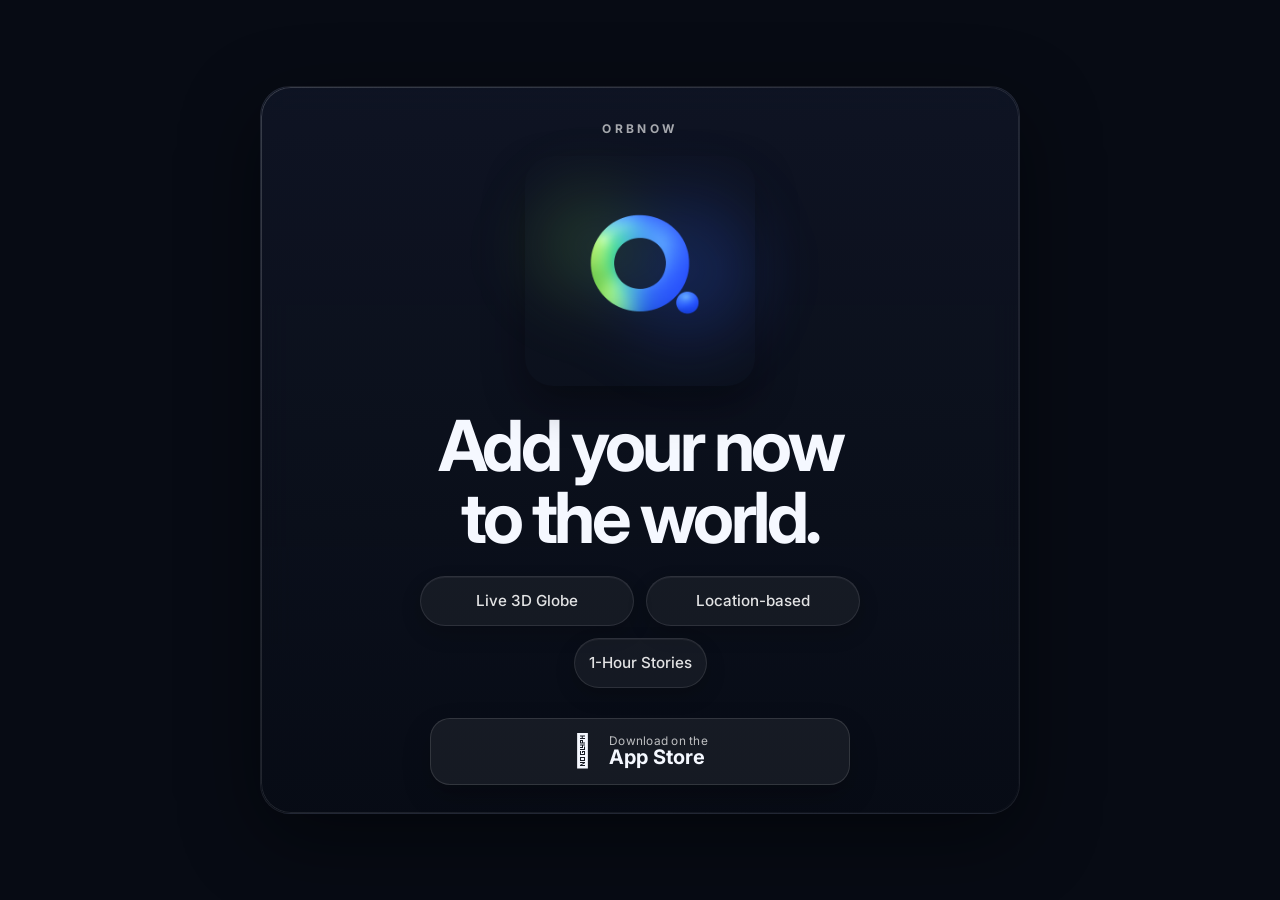
==== index.html @ 27648921 "Update index.html" ====
<!DOCTYPE html>
<html lang="en">
<head>
  <meta charset="UTF-8" />
  <meta name="viewport" content="width=device-width, initial-scale=1.0" />
  <title>Orbnow — Add your now to the world.</title>
  <meta name="description" content="Add your now to the world." />
  <meta name="theme-color" content="#070b14" />
  <meta property="og:title" content="Orbnow" />
  <meta property="og:description" content="Add your now to the world." />
  <meta property="og:type" content="website" />
  <meta property="og:image" content="assets/orbnow-logo.jpg" />
  <link rel="preconnect" href="https://fonts.googleapis.com">
  <link rel="preconnect" href="https://fonts.gstatic.com" crossorigin>
  <link href="https://fonts.googleapis.com/css2?family=Inter:wght@400;500;600;700;800&display=swap" rel="stylesheet">
  <link rel="stylesheet" href="styles.css" />
</head>
<body>
  <div class="bg-gradient"></div>
  <div class="bg-grid"></div>
  <div class="orb orb-a"></div>
  <div class="orb orb-b"></div>
  <div class="orb orb-c"></div>
  <div class="node node-a"></div>
  <div class="node node-b"></div>
  <div class="node node-c"></div>
  <div class="node node-d"></div>

  <main class="page-shell">
    <section class="hero-card">
      <div class="hero-topline">ORBNOW</div>

      <div class="logo-wrap">
        <div class="logo-glow"></div>
        <img class="logo" src="assets/orbnow-logo.jpg" alt="Orbnow logo" />
      </div>

      <h1>Add your now<br>to the world.</h1>

      <div class="feature-row" aria-label="Orbnow features">
        <span>Live 3D Globe</span>
        <span>Location-based</span>
        <span>1-Hour Stories</span>
      </div>

      <div class="cta-row">
        <a
          class="app-store-btn"
          href="https://apps.apple.com/jp/app/omma/id6761145772"
          target="_blank"
          rel="noopener noreferrer"
        >
          <span class="apple-icon" aria-hidden="true"></span>
          <span class="btn-copy">
            <small>Download on the</small>
            <strong>App Store</strong>
          </span>
        </a>
      </div>
    </section>
  </main>
</body>
</html>
---- styles.css ----
:root {
  --bg: #070b14;
  --text: #f5f8ff;
  --line: rgba(255, 255, 255, 0.08);
  --shadow: 0 24px 80px rgba(0, 0, 0, 0.45);
}

* {
  box-sizing: border-box;
}

html,
body {
  margin: 0;
  min-height: 100%;
  width: 100%;
  overflow-x: hidden;
  font-family: "Inter", system-ui, -apple-system, BlinkMacSystemFont, "Segoe UI", sans-serif;
  background: var(--bg);
  color: var(--text);
}

body {
  position: relative;
}

/* =========================
   Background
========================= */

.bg-gradient,
.bg-grid,
.orb,
.node {
  position: fixed;
  inset: 0;
  pointer-events: none;
}

.bg-gradient {
  background:
    radial-gradient(circle at 50% 22%, rgba(43, 98, 255, 0.24), transparent 30%),
    radial-gradient(circle at 18% 76%, rgba(132, 232, 95, 0.16), transparent 24%),
    radial-gradient(circle at 84% 68%, rgba(89, 174, 255, 0.16), transparent 22%),
    linear-gradient(180deg, #07101b 0%, #060912 48%, #04070d 100%);
  z-index: -4;
}

.bg-grid {
  background-image:
    linear-gradient(rgba(255,255,255,0.03) 1px, transparent 1px),
    linear-gradient(90deg, rgba(255,255,255,0.03) 1px, transparent 1px);
  background-size: 42px 42px;
  mask-image: radial-gradient(circle at center, black 34%, transparent 90%);
  opacity: 0.45;
  z-index: -3;
}

.orb {
  filter: blur(100px);
  opacity: 0.7;
  z-index: -2;
}

.orb-a {
  inset: auto auto 10% 8%;
  width: 240px;
  height: 240px;
  background: rgba(132, 232, 95, 0.18);
}

.orb-b {
  inset: 10% 10% auto auto;
  width: 300px;
  height: 300px;
  background: rgba(47, 101, 255, 0.20);
}

.orb-c {
  inset: 34% auto auto 42%;
  width: 280px;
  height: 280px;
  background: rgba(88, 201, 255, 0.16);
}

.node {
  width: 12px;
  height: 12px;
  border-radius: 999px;
  background: radial-gradient(circle at 35% 35%, #d7f7ff 0%, #64a2ff 55%, #2b60ff 100%);
  box-shadow:
    0 0 0 8px rgba(101, 166, 255, 0.05),
    0 0 24px rgba(98, 162, 255, 0.45),
    0 0 60px rgba(52, 111, 255, 0.2);
  z-index: -1;
}

.node-a { inset: 18% auto auto 19%; }
.node-b { inset: 27% 20% auto auto; }
.node-c { inset: auto auto 16% 24%; }
.node-d { inset: auto 14% 20% auto; }

/* =========================
   Layout
========================= */

.page-shell {
  width: 100%;
  min-height: 100vh;
  display: grid;
  place-items: center;
  padding: 24px 16px;
}

.hero-card {
  width: 100%;
  max-width: 760px;
  text-align: center;
  padding: 34px 20px 28px;
  background: linear-gradient(180deg, rgba(16, 22, 38, 0.84), rgba(8, 12, 22, 0.78));
  border: 1px solid var(--line);
  border-radius: 30px;
  box-shadow: var(--shadow);
  backdrop-filter: blur(16px);
  position: relative;
  overflow: hidden;
}

.hero-card::before {
  content: "";
  position: absolute;
  inset: 0;
  border-radius: inherit;
  padding: 1px;
  background: linear-gradient(135deg, rgba(255,255,255,0.18), rgba(255,255,255,0.02));
  -webkit-mask:
    linear-gradient(#fff 0 0) content-box,
    linear-gradient(#fff 0 0);
  -webkit-mask-composite: xor;
  mask-composite: exclude;
  pointer-events: none;
}

.hero-topline {
  font-size: 12px;
  font-weight: 700;
  letter-spacing: 0.28em;
  color: rgba(255,255,255,0.64);
  margin-bottom: 20px;
}

.logo-wrap {
  position: relative;
  width: min(230px, 58vw);
  margin: 0 auto 24px;
}

.logo-glow {
  position: absolute;
  inset: -18px;
  border-radius: 999px;
  background:
    radial-gradient(circle at 30% 40%, rgba(132, 232, 95, 0.18), transparent 36%),
    radial-gradient(circle at 68% 50%, rgba(47, 101, 255, 0.28), transparent 48%);
  filter: blur(26px);
}

.logo {
  position: relative;
  width: 100%;
  display: block;
  border-radius: 28px;
  box-shadow: 0 18px 40px rgba(0,0,0,0.35);
}

h1 {
  margin: 0;
  font-size: clamp(2.55rem, 11vw, 4.4rem);
  line-height: 1.02;
  letter-spacing: -0.05em;
}

/* =========================
   Features
========================= */

.feature-row {
  width: 100%;
  max-width: 440px;
  margin: 22px auto 0;
  display: grid;
  grid-template-columns: repeat(2, minmax(0, 1fr));
  gap: 12px;
}

.feature-row span {
  display: flex;
  align-items: center;
  justify-content: center;
  min-height: 50px;
  padding: 12px 14px;
  text-align: center;
  font-size: 0.95rem;
  font-weight: 500;
  color: rgba(255,255,255,0.88);
  background: rgba(255,255,255,0.05);
  border: 1px solid rgba(255,255,255,0.10);
  border-radius: 999px;
  box-shadow:
    inset 0 1px 0 rgba(255,255,255,0.05),
    0 8px 20px rgba(0,0,0,0.18);
}

.feature-row span:last-child {
  grid-column: 1 / -1;
  max-width: 220px;
  justify-self: center;
}

/* =========================
   CTA
========================= */

.cta-row {
  margin-top: 30px;
  display: flex;
  justify-content: center;
  position: relative;
  z-index: 3;
}

.app-store-btn {
  display: flex;
  align-items: center;
  justify-content: center;
  gap: 16px;
  width: 100%;
  max-width: 420px;
  padding: 16px 20px;
  text-decoration: none;
  color: var(--text);
  border-radius: 20px;
  background: rgba(255,255,255,0.06);
  border: 1px solid rgba(255,255,255,0.12);
  box-shadow: 0 12px 28px rgba(0,0,0,0.22);
  transition: transform 180ms ease, background 180ms ease, border-color 180ms ease;
  position: relative;
  z-index: 3;
}

.app-store-btn:hover {
  transform: translateY(-2px);
  background: rgba(255,255,255,0.09);
  border-color: rgba(255,255,255,0.20);
}

.apple-icon {
  font-size: 2rem;
  line-height: 1;
  flex-shrink: 0;
}

.btn-copy {
  display: flex;
  flex-direction: column;
  align-items: flex-start;
  justify-content: center;
  text-align: left;
  line-height: 1.05;
  flex-shrink: 0;
}

.btn-copy small,
.btn-copy strong {
  white-space: nowrap;
}

.btn-copy small {
  color: rgba(255,255,255,0.72);
  font-size: 0.74rem;
  letter-spacing: 0.02em;
}

.btn-copy strong {
  font-size: 1.25rem;
  font-weight: 700;
}

/* =========================
   Mobile
========================= */

@media (max-width: 640px) {
  .page-shell {
    padding: 20px 12px;
  }

  .hero-card {
    padding: 28px 16px 24px;
    border-radius: 24px;
  }

  .hero-topline {
    margin-bottom: 18px;
    font-size: 11px;
  }

  .logo-wrap {
    width: min(210px, 62vw);
    margin-bottom: 18px;
  }

  h1 {
    font-size: clamp(2.25rem, 12vw, 3.7rem);
  }

  .feature-row {
    max-width: 320px;
    grid-template-columns: 1fr;
    gap: 10px;
  }

  .feature-row span:last-child {
    grid-column: auto;
    max-width: none;
    justify-self: stretch;
  }

  .feature-row span {
    min-height: 46px;
    font-size: 0.92rem;
    padding: 10px 12px;
  }

  .app-store-btn {
    max-width: 100%;
    padding: 15px 16px;
    border-radius: 18px;
  }

  .apple-icon {
    font-size: 1.9rem;
  }

  .btn-copy small {
    font-size: 0.7rem;
  }

  .btn-copy strong {
    font-size: 1.12rem;
  }
}
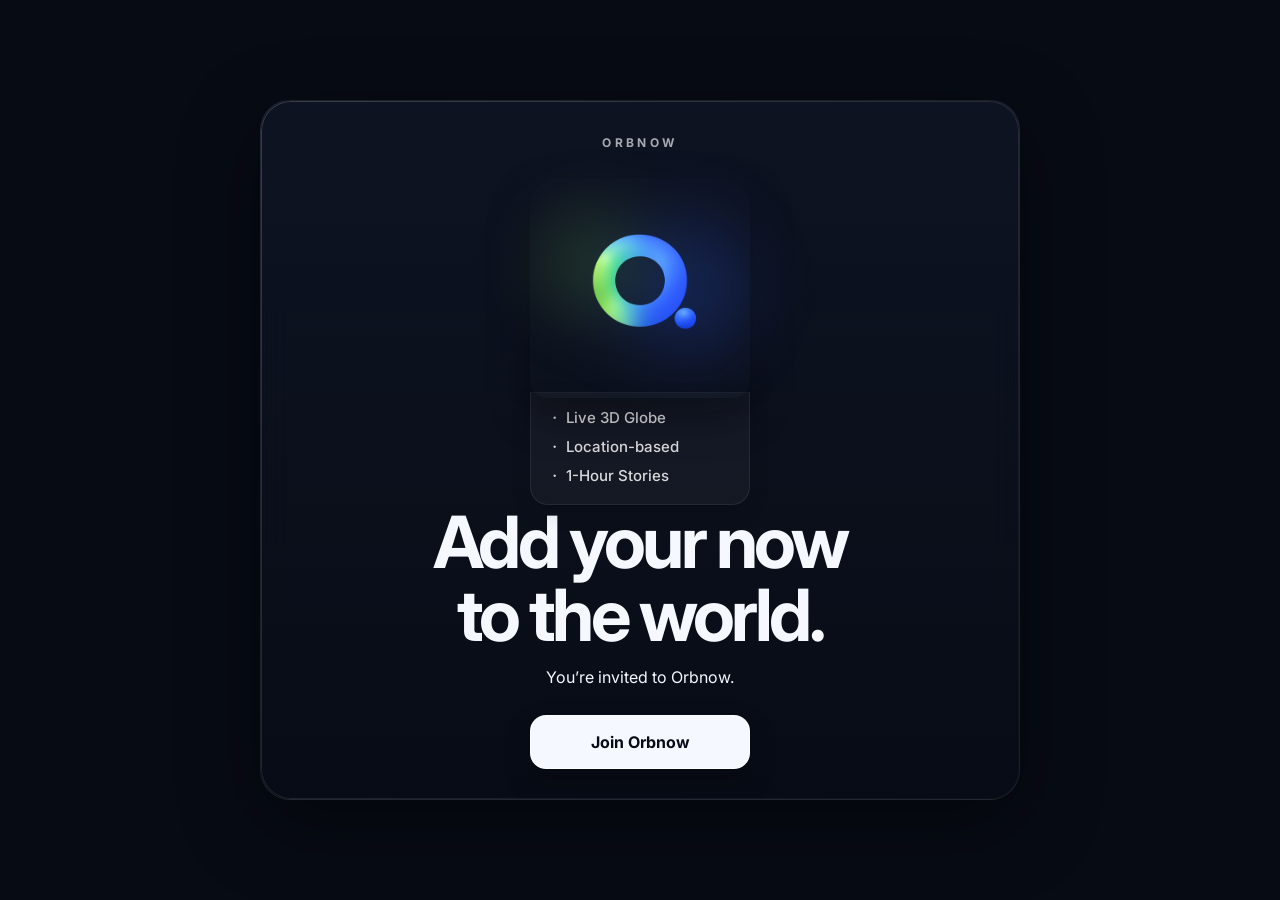
==== commit fee0c125: "Update index.html" ====
--- a/index.html
+++ b/index.html
@@ -35,26 +35,24 @@
         <img class="logo" src="assets/orbnow-logo.jpg" alt="Orbnow logo" />
       </div>
 
-      <h1>Add your now<br>to the world.</h1>
+      <div class="meta-panel" aria-label="Orbnow features">
+        <div class="meta-line">・ Live 3D Globe</div>
+        <div class="meta-line">・ Location-based</div>
+        <div class="meta-line">・ 1-Hour Stories</div>
+      </div>
 
-      <div class="feature-row" aria-label="Orbnow features">
-        <span>Live 3D Globe</span>
-        <span>Location-based</span>
-        <span>1-Hour Stories</span>
-      </div>
+      <h1 class="hero-title">Add your now<br>to the world.</h1>
+
+      <p class="invite-copy">You’re invited to Orbnow.</p>
 
       <div class="cta-row">
         <a
-          class="app-store-btn"
+          class="join-btn"
           href="https://apps.apple.com/jp/app/omma/id6761145772"
           target="_blank"
           rel="noopener noreferrer"
         >
-          <span class="apple-icon" aria-hidden="true"></span>
-          <span class="btn-copy">
-            <small>Download on the</small>
-            <strong>App Store</strong>
-          </span>
+          Join Orbnow
         </a>
       </div>
     </section>
--- a/styles.css
+++ b/styles.css
@@ -116,7 +116,7 @@
   width: 100%;
   max-width: 760px;
   text-align: center;
-  padding: 34px 20px 28px;
+  padding: 34px 20px 30px;
   background: linear-gradient(180deg, rgba(16, 22, 38, 0.84), rgba(8, 12, 22, 0.78));
   border: 1px solid var(--line);
   border-radius: 30px;
@@ -146,13 +146,21 @@
   font-weight: 700;
   letter-spacing: 0.28em;
   color: rgba(255,255,255,0.64);
-  margin-bottom: 20px;
+  margin-bottom: 18px;
+}
+
+h1 {
+  margin: 0;
+  font-size: clamp(2.55rem, 11vw, 4.5rem);
+  line-height: 1.02;
+  letter-spacing: -0.05em;
 }
 
 .logo-wrap {
   position: relative;
-  width: min(230px, 58vw);
-  margin: 0 auto 24px;
+  width: min(220px, 56vw);
+  margin: 28px auto 0;
+  z-index: 2;
 }
 
 .logo-glow {
@@ -169,121 +177,75 @@
   position: relative;
   width: 100%;
   display: block;
-  border-radius: 28px;
+  border-radius: 28px 28px 18px 18px;
   box-shadow: 0 18px 40px rgba(0,0,0,0.35);
 }
 
-h1 {
-  margin: 0;
-  font-size: clamp(2.55rem, 11vw, 4.4rem);
-  line-height: 1.02;
-  letter-spacing: -0.05em;
-}
-
-/* =========================
-   Features
-========================= */
-
-.feature-row {
-  width: 100%;
-  max-width: 440px;
-  margin: 22px auto 0;
-  display: grid;
-  grid-template-columns: repeat(2, minmax(0, 1fr));
-  gap: 12px;
-}
-
-.feature-row span {
+/* =========================
+   Meta lines under logo
+========================= */
+
+.meta-panel {
+  width: min(220px, 56vw);
+  margin: -6px auto 0;
+  padding: 14px 16px 16px;
+  text-align: left;
+  background: rgba(255,255,255,0.04);
+  border: 1px solid rgba(255,255,255,0.08);
+  border-top: none;
+  border-radius: 0 0 18px 18px;
+  box-shadow:
+    inset 0 1px 0 rgba(255,255,255,0.03),
+    0 8px 20px rgba(0,0,0,0.14);
+  position: relative;
+  z-index: 1;
+}
+
+.meta-line {
+  font-size: 0.94rem;
+  font-weight: 500;
+  line-height: 1.55;
+  color: rgba(255,255,255,0.84);
+}
+
+.meta-line + .meta-line {
+  margin-top: 6px;
+}
+
+/* =========================
+   CTA
+========================= */
+
+.cta-row {
+  margin-top: 28px;
   display: flex;
+  justify-content: center;
+  position: relative;
+  z-index: 3;
+}
+
+.join-btn {
+  display: inline-flex;
   align-items: center;
   justify-content: center;
-  min-height: 50px;
-  padding: 12px 14px;
-  text-align: center;
-  font-size: 0.95rem;
-  font-weight: 500;
-  color: rgba(255,255,255,0.88);
-  background: rgba(255,255,255,0.05);
-  border: 1px solid rgba(255,255,255,0.10);
-  border-radius: 999px;
-  box-shadow:
-    inset 0 1px 0 rgba(255,255,255,0.05),
-    0 8px 20px rgba(0,0,0,0.18);
-}
-
-.feature-row span:last-child {
-  grid-column: 1 / -1;
-  max-width: 220px;
-  justify-self: center;
-}
-
-/* =========================
-   CTA
-========================= */
-
-.cta-row {
-  margin-top: 30px;
-  display: flex;
-  justify-content: center;
-  position: relative;
-  z-index: 3;
-}
-
-.app-store-btn {
-  display: flex;
-  align-items: center;
-  justify-content: center;
-  gap: 16px;
-  width: 100%;
-  max-width: 420px;
-  padding: 16px 20px;
+  width: min(220px, 56vw);
+  min-height: 54px;
+  padding: 0 18px;
   text-decoration: none;
-  color: var(--text);
-  border-radius: 20px;
-  background: rgba(255,255,255,0.06);
-  border: 1px solid rgba(255,255,255,0.12);
+  color: #070b14;
+  font-size: 1rem;
+  font-weight: 700;
+  border-radius: 16px;
+  background: #f5f8ff;
+  border: 1px solid rgba(255,255,255,0.85);
   box-shadow: 0 12px 28px rgba(0,0,0,0.22);
   transition: transform 180ms ease, background 180ms ease, border-color 180ms ease;
-  position: relative;
-  z-index: 3;
-}
-
-.app-store-btn:hover {
+}
+
+.join-btn:hover {
   transform: translateY(-2px);
-  background: rgba(255,255,255,0.09);
-  border-color: rgba(255,255,255,0.20);
-}
-
-.apple-icon {
-  font-size: 2rem;
-  line-height: 1;
-  flex-shrink: 0;
-}
-
-.btn-copy {
-  display: flex;
-  flex-direction: column;
-  align-items: flex-start;
-  justify-content: center;
-  text-align: left;
-  line-height: 1.05;
-  flex-shrink: 0;
-}
-
-.btn-copy small,
-.btn-copy strong {
-  white-space: nowrap;
-}
-
-.btn-copy small {
-  color: rgba(255,255,255,0.72);
-  font-size: 0.74rem;
-  letter-spacing: 0.02em;
-}
-
-.btn-copy strong {
-  font-size: 1.25rem;
-  font-weight: 700;
+  background: #ffffff;
+  border-color: #ffffff;
 }
 
 /* =========================
@@ -296,57 +258,39 @@
   }
 
   .hero-card {
-    padding: 28px 16px 24px;
+    padding: 28px 16px 26px;
     border-radius: 24px;
   }
 
   .hero-topline {
-    margin-bottom: 18px;
+    margin-bottom: 16px;
     font-size: 11px;
   }
 
+  h1 {
+    font-size: clamp(2.25rem, 12vw, 3.8rem);
+  }
+
   .logo-wrap {
-    width: min(210px, 62vw);
-    margin-bottom: 18px;
-  }
-
-  h1 {
-    font-size: clamp(2.25rem, 12vw, 3.7rem);
-  }
-
-  .feature-row {
-    max-width: 320px;
-    grid-template-columns: 1fr;
-    gap: 10px;
-  }
-
-  .feature-row span:last-child {
-    grid-column: auto;
-    max-width: none;
-    justify-self: stretch;
-  }
-
-  .feature-row span {
-    min-height: 46px;
-    font-size: 0.92rem;
-    padding: 10px 12px;
-  }
-
-  .app-store-btn {
-    max-width: 100%;
-    padding: 15px 16px;
-    border-radius: 18px;
-  }
-
-  .apple-icon {
-    font-size: 1.9rem;
-  }
-
-  .btn-copy small {
-    font-size: 0.7rem;
-  }
-
-  .btn-copy strong {
-    font-size: 1.12rem;
-  }
-}
+  width: min(200px, 58vw);
+  margin-top: 24px;
+  }
+
+  .meta-panel {
+  width: min(200px, 58vw);
+  margin-top: -6px;
+  padding: 13px 14px 15px;
+  }
+
+  .meta-line {
+  font-size: 0.9rem;
+  line-height: 1.5;
+  }
+
+  .join-btn {
+  width: min(200px, 58vw);
+  min-height: 52px;
+  font-size: 0.98rem;
+  border-radius: 15px;
+  }
+}
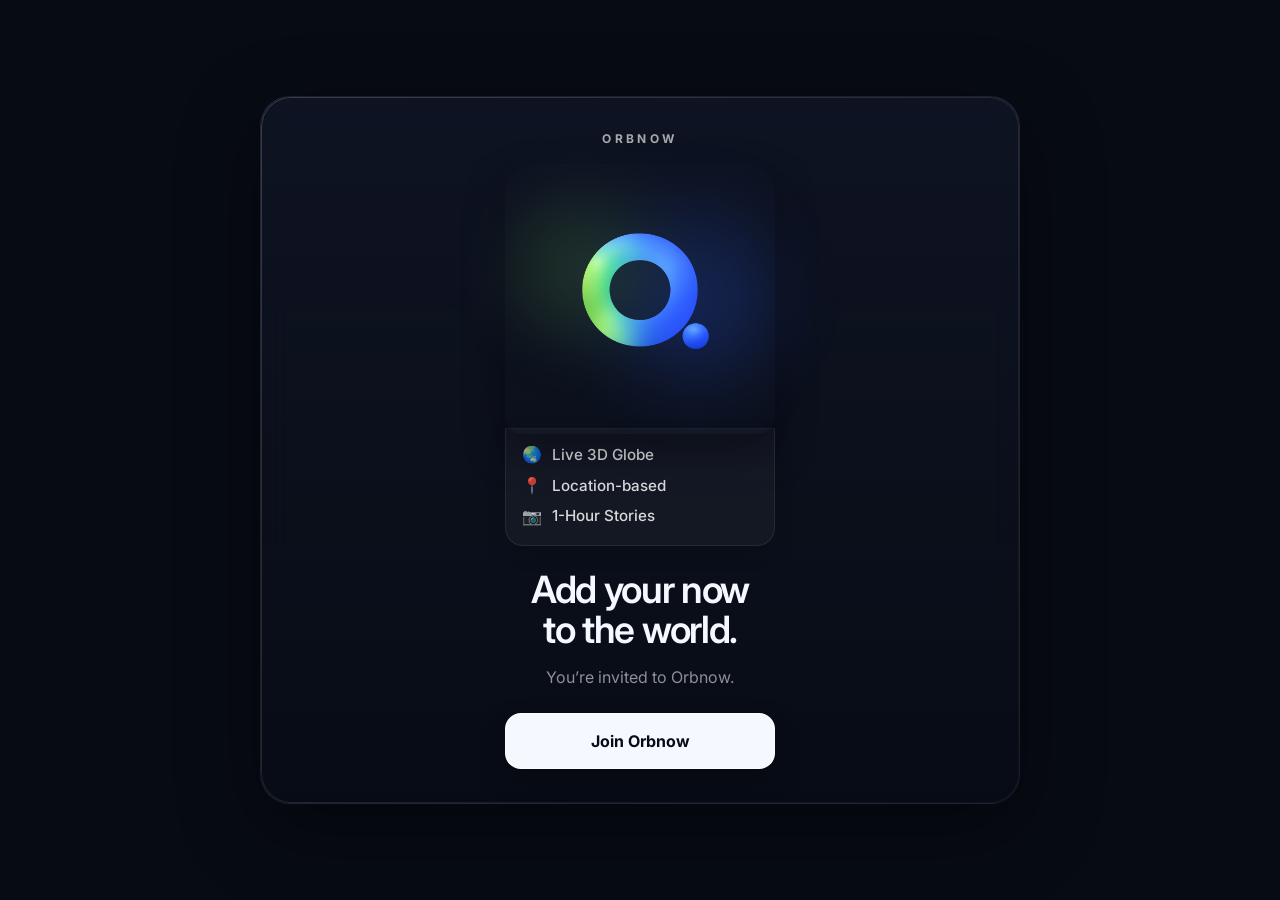
==== commit c87900d6: "Update index.html" ====
--- a/index.html
+++ b/index.html
@@ -9,11 +9,11 @@
   <meta property="og:title" content="Orbnow" />
   <meta property="og:description" content="Add your now to the world." />
   <meta property="og:type" content="website" />
-  <meta property="og:image" content="assets/orbnow-logo.jpg" />
+  <meta property="og:image" content="https://orbnow.app/assets/orbnow-logo.jpg" />
   <link rel="preconnect" href="https://fonts.googleapis.com">
   <link rel="preconnect" href="https://fonts.gstatic.com" crossorigin>
   <link href="https://fonts.googleapis.com/css2?family=Inter:wght@400;500;600;700;800&display=swap" rel="stylesheet">
-  <link rel="stylesheet" href="styles.css" />
+  <link rel="stylesheet" href="/styles.css" />
 </head>
 <body>
   <div class="bg-gradient"></div>
@@ -32,13 +32,13 @@
 
       <div class="logo-wrap">
         <div class="logo-glow"></div>
-        <img class="logo" src="assets/orbnow-logo.jpg" alt="Orbnow logo" />
+        <img class="logo" src="/assets/orbnow-logo.jpg" alt="Orbnow logo" />
       </div>
 
       <div class="meta-panel" aria-label="Orbnow features">
-        <div class="meta-line">・ Live 3D Globe</div>
-        <div class="meta-line">・ Location-based</div>
-        <div class="meta-line">・ 1-Hour Stories</div>
+        <div class="meta-line"><span class="meta-icon">🌏</span><span>Live 3D Globe</span></div>
+        <div class="meta-line"><span class="meta-icon">📍</span><span>Location-based</span></div>
+        <div class="meta-line"><span class="meta-icon">📷</span><span>1-Hour Stories</span></div>
       </div>
 
       <h1 class="hero-title">Add your now<br>to the world.</h1>
@@ -48,7 +48,7 @@
       <div class="cta-row">
         <a
           class="join-btn"
-          href="https://apps.apple.com/jp/app/omma/id6761145772"
+          href="https://apps.apple.com/us/app/orbnow/id6761145772"
           target="_blank"
           rel="noopener noreferrer"
         >
--- a/styles.css
+++ b/styles.css
@@ -116,7 +116,7 @@
   width: 100%;
   max-width: 760px;
   text-align: center;
-  padding: 34px 20px 30px;
+  padding: 34px 20px 34px;
   background: linear-gradient(180deg, rgba(16, 22, 38, 0.84), rgba(8, 12, 22, 0.78));
   border: 1px solid var(--line);
   border-radius: 30px;
@@ -149,17 +149,14 @@
   margin-bottom: 18px;
 }
 
-h1 {
-  margin: 0;
-  font-size: clamp(2.55rem, 11vw, 4.5rem);
-  line-height: 1.02;
-  letter-spacing: -0.05em;
-}
+/* =========================
+   Logo as main visual
+========================= */
 
 .logo-wrap {
   position: relative;
-  width: min(220px, 56vw);
-  margin: 28px auto 0;
+  width: min(270px, 68vw);
+  margin: 0 auto;
   z-index: 2;
 }
 
@@ -182,11 +179,11 @@
 }
 
 /* =========================
-   Meta lines under logo
+   Meta panel attached to logo
 ========================= */
 
 .meta-panel {
-  width: min(220px, 56vw);
+  width: min(270px, 68vw);
   margin: -6px auto 0;
   padding: 14px 16px 16px;
   text-align: left;
@@ -202,7 +199,10 @@
 }
 
 .meta-line {
-  font-size: 0.94rem;
+  display: flex;
+  align-items: center;
+  gap: 10px;
+  font-size: 0.95rem;
   font-weight: 500;
   line-height: 1.55;
   color: rgba(255,255,255,0.84);
@@ -212,12 +212,39 @@
   margin-top: 6px;
 }
 
+.meta-icon {
+  width: 20px;
+  flex-shrink: 0;
+  text-align: center;
+  font-size: 1rem;
+}
+
+/* =========================
+   Title + invite copy
+========================= */
+
+.hero-title {
+  width: min(270px, 68vw);
+  margin: 24px auto 0;
+  font-size: clamp(1.55rem, 6vw, 2.35rem);
+  font-weight: 600;
+  line-height: 1.08;
+  letter-spacing: -0.035em;
+}
+
+.invite-copy {
+  margin: 14px 0 0;
+  font-size: 1rem;
+  line-height: 1.5;
+  color: rgba(255,255,255,0.54);
+}
+
 /* =========================
    CTA
 ========================= */
 
 .cta-row {
-  margin-top: 28px;
+  margin-top: 24px;
   display: flex;
   justify-content: center;
   position: relative;
@@ -228,8 +255,8 @@
   display: inline-flex;
   align-items: center;
   justify-content: center;
-  width: min(220px, 56vw);
-  min-height: 54px;
+  width: min(270px, 68vw);
+  min-height: 56px;
   padding: 0 18px;
   text-decoration: none;
   color: #070b14;
@@ -258,7 +285,7 @@
   }
 
   .hero-card {
-    padding: 28px 16px 26px;
+    padding: 28px 16px 28px;
     border-radius: 24px;
   }
 
@@ -267,30 +294,42 @@
     font-size: 11px;
   }
 
-  h1 {
-    font-size: clamp(2.25rem, 12vw, 3.8rem);
-  }
-
   .logo-wrap {
-  width: min(200px, 58vw);
-  margin-top: 24px;
+    width: min(230px, 64vw);
   }
 
   .meta-panel {
-  width: min(200px, 58vw);
-  margin-top: -6px;
-  padding: 13px 14px 15px;
+    width: min(230px, 64vw);
+    margin-top: -6px;
+    padding: 13px 14px 15px;
   }
 
   .meta-line {
-  font-size: 0.9rem;
-  line-height: 1.5;
+    gap: 9px;
+    font-size: 0.9rem;
+  }
+
+  .meta-icon {
+    width: 18px;
+    font-size: 0.95rem;
+  }
+
+ .hero-title {
+  width: min(230px, 64vw);
+  margin: 20px auto 0;
+  font-size: clamp(1.45rem, 7vw, 2.1rem);
+  font-weight: 600;
+  line-height: 1.08;
+}
+  .invite-copy {
+    margin-top: 12px;
+    font-size: 0.95rem;
   }
 
   .join-btn {
-  width: min(200px, 58vw);
-  min-height: 52px;
-  font-size: 0.98rem;
-  border-radius: 15px;
-  }
-}
+    width: min(230px, 64vw);
+    min-height: 52px;
+    font-size: 0.98rem;
+    border-radius: 15px;
+  }
+}
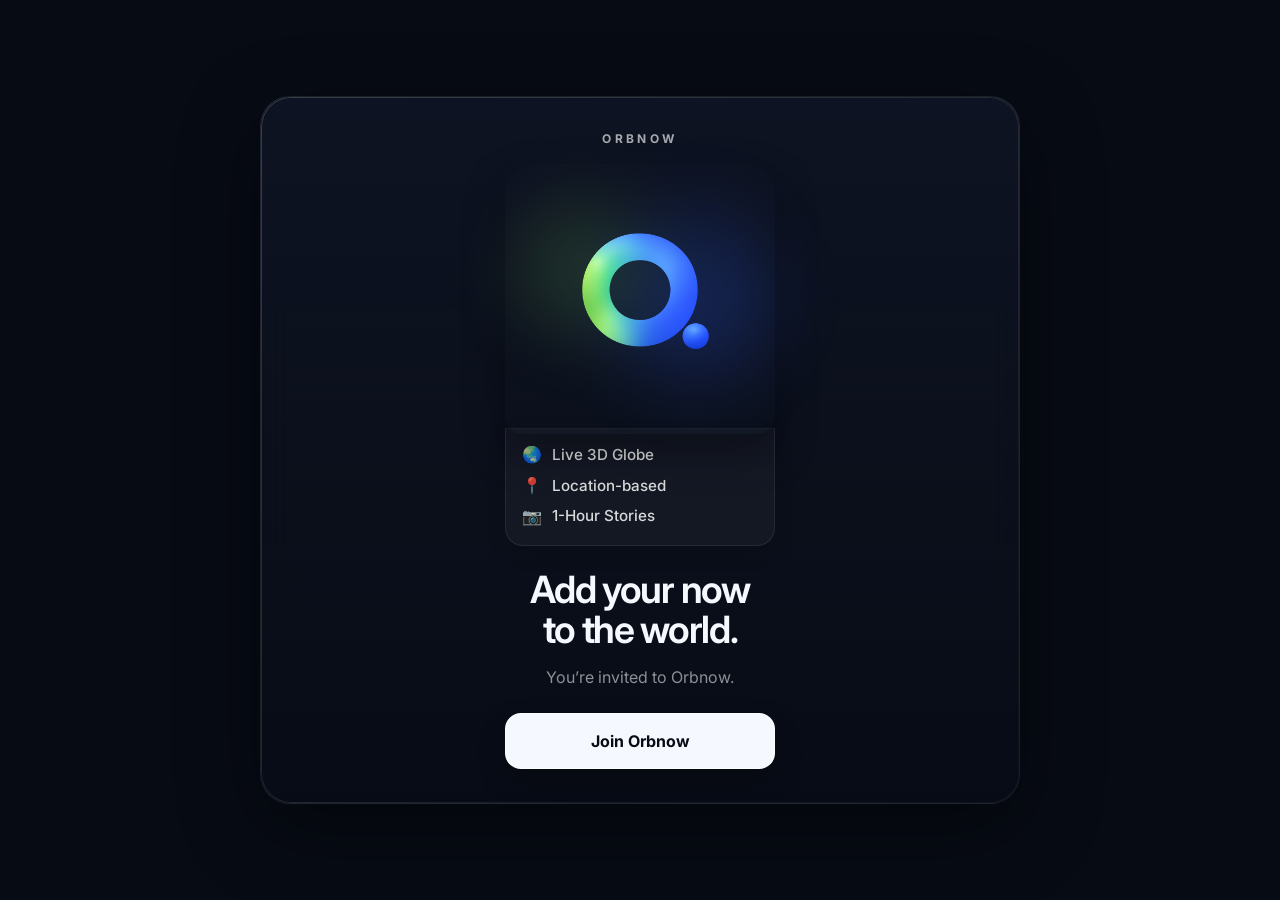
==== commit 6cd526cd: "Update index.html" ====
--- a/index.html
+++ b/index.html
@@ -10,6 +10,11 @@
   <meta property="og:description" content="Add your now to the world." />
   <meta property="og:type" content="website" />
   <meta property="og:image" content="https://orbnow.app/assets/orbnow-logo.jpg" />
+  <meta property="og:url" content="https://orbnow.app/" />
+  <meta property="og:site_name" content="Orbnow" />
+  <meta property="og:image:width" content="1200" />
+  <meta property="og:image:height" content="630" />
+  <meta name="twitter:card" content="summary_large_image" />
   <link rel="preconnect" href="https://fonts.googleapis.com">
   <link rel="preconnect" href="https://fonts.gstatic.com" crossorigin>
   <link href="https://fonts.googleapis.com/css2?family=Inter:wght@400;500;600;700;800&display=swap" rel="stylesheet">
--- a/styles.css
+++ b/styles.css
@@ -224,10 +224,10 @@
 ========================= */
 
 .hero-title {
-  width: min(270px, 68vw);
+  width: min(340px, 68vw);
   margin: 24px auto 0;
   font-size: clamp(1.55rem, 6vw, 2.35rem);
-  font-weight: 600;
+  font-weight: 630;
   line-height: 1.08;
   letter-spacing: -0.035em;
 }
@@ -237,6 +237,14 @@
   font-size: 1rem;
   line-height: 1.5;
   color: rgba(255,255,255,0.54);
+}
+
+.fallback-copy {
+  width: min(270px, 68vw);
+  margin: 10px auto 0;
+  font-size: 0.78rem;
+  line-height: 1.45;
+  color: rgba(255,255,255,0.38);
 }
 
 /* =========================
@@ -315,15 +323,20 @@
   }
 
  .hero-title {
-  width: min(230px, 64vw);
+  width: min(310px, 64vw);
   margin: 20px auto 0;
   font-size: clamp(1.45rem, 7vw, 2.1rem);
-  font-weight: 600;
+  font-weight: 630;
   line-height: 1.08;
 }
   .invite-copy {
     margin-top: 12px;
     font-size: 0.95rem;
+  }
+
+  .fallback-copy {
+    width: min(230px, 64vw);
+    font-size: 0.76rem;
   }
 
   .join-btn {
